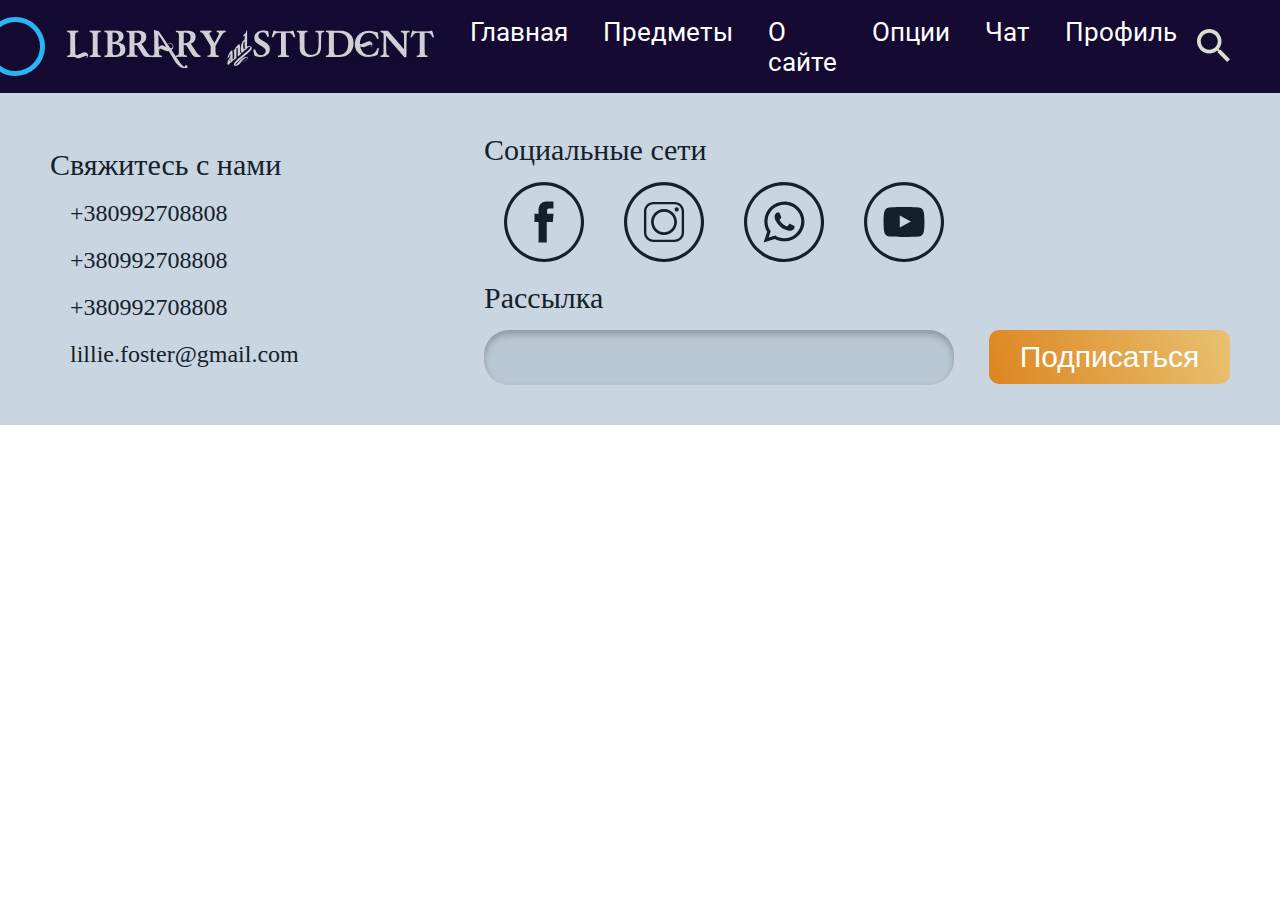
==== html/index.html @ 0572f6c7 "Upload project" ====
<!DOCTYPE html>
<html lang="ru">
<head>
    <meta charset="UTF-8">
    <meta name="viewport" content="width=device-width, initial-scale=1.0">
    <title>Главная</title>

    <!-- text -->
    <link href="https://fonts.googleapis.com/css?family=Roboto&display=swap" rel="stylesheet"> 

    <!-- style -->
    <link rel="stylesheet" href="../css/index/style.css">
</head>
<body>
    <header class="page-header">
        <div class="container">
            <a href="" class="page-header__logo logo">
                <div class="logo__circle"></div>
                <img src="../img/logo.png" alt="LIBRARY AND STUDENT" class="logo__img" height="45" width="370">
                <img src="../img/logo-hover.png" alt="LIBRARY AND STUDENT" class="logo__img-active" height="45" width="370">
            </a>

            <nav class="page-header__nav main-site-nav">
                <ul class="main-site-nav__list">
                    <li class="main-site-nav__item"><a href="index.html" class="main-site-nav__link">Главная</a></li>
                    <li class="main-site-nav__item"><a href="subjects.html" class="main-site-nav__link">Предметы</a></li>
                    <li class="main-site-nav__item"><a href="about-site.html" class="main-site-nav__link">О сайте</a></li>
                    <li class="main-site-nav__item"><a href="options.html" class="main-site-nav__link">Опции</a></li>
                    <li class="main-site-nav__item"><a href="chat.html" class="main-site-nav__link">Чат</a></li>
                    <li class="main-site-nav__item"><a href="profile.html" class="main-site-nav__link">Профиль</a></li>
                </ul>
            </nav>

            <button class="page-header__search main-site-search">
                <svg width="33" height="33" viewBox="0 0 33 33" fill="none" xmlns="http://www.w3.org/2000/svg">
                    <path class="main-site-search__img" fill="#D7DDD0" d="M23.5849 20.7547H22.0943L21.566 20.2453C23.4151 18.0943 24.5283 15.3019 24.5283 12.2642C24.5283 5.49057 19.0377 0 12.2642 0C5.49057 0 0 5.49057 0 12.2642C0 19.0377 5.49057 24.5283 12.2642 24.5283C15.3019 24.5283 18.0943 23.4151 20.2453 21.566L20.7547 22.0943V23.5849L30.1887 33L33 30.1887L23.5849 20.7547ZM12.2642 20.7547C7.56604 20.7547 3.77358 16.9623 3.77358 12.2642C3.77358 7.56604 7.56604 3.77358 12.2642 3.77358C16.9623 3.77358 20.7547 7.56604 20.7547 12.2642C20.7547 16.9623 16.9623 20.7547 12.2642 20.7547Z"/>
                </svg>
            </button>
        </div>
    </header>


    <footer class="page-footer">
        <div class="container">

            <address class="contact-info">
                <p class="page-footer__title">Свяжитесь с нами</p>
                <ul class="contact-info__list number-list">
                    <li class="number-list__item"><a href="tel:+380992708808" class="number-list__link">+380992708808</a></li>
                    <li class="number-list__item"><a href="tel:+380992708808" class="number-list__link">+380992708808</a></li>
                    <li class="number-list__item"><a href="tel:+380992708808" class="number-list__link">+380992708808</a></li>
                    <li class="number-list__item"><a href="mailto:lillie.foster@gmail.com" class="number-list__link">lillie.foster@gmail.com</a></li>
                </ul>
            </address>

            <section class="social-networks">
                <p class="page-footer__title">Социальные сети</p>
                <ul class="social-networks__list">
                    <li class="social-networks__item">
                        <a href="" class="social-networks__link">
                            <svg width="80" height="80" viewBox="0 0 80 80"  xmlns="http://www.w3.org/2000/svg">
                                <path class="social-networks__link-facebook" d="M40.0081 0C51.0604 0 61.0543 4.47586 68.2933 11.7148C75.5403 18.9618 80.0081 28.9477 80.0081 40C80.0081 51.0523 75.5322 61.0462 68.2933 68.2852C61.0463 75.5322 51.0604 80 40.0081 80C28.9558 80 18.9618 75.5241 11.7229 68.2852C4.47586 61.0462 0 51.0604 0 40.0081C0 28.9558 4.47586 18.9618 11.7148 11.7148C18.9618 4.47586 28.9558 0 40.0081 0ZM66.1038 13.9366C59.4143 7.26318 50.1959 3.12664 40.0081 3.12664C29.8202 3.12664 20.6019 7.27126 13.9366 13.9366C7.26318 20.6019 3.12664 29.8202 3.12664 40.0081C3.12664 50.1959 7.27126 59.4143 13.9366 66.1038C20.6019 72.7691 29.8202 76.8895 40.0081 76.8895C50.1959 76.8895 59.4143 72.7691 66.1038 66.1038C72.7691 59.4143 76.8895 50.1959 76.8895 40.0081C76.8895 29.8202 72.7691 20.6019 66.1038 13.9366Z"/>
                                <path class="social-networks__link-facebook" d="M43.0619 31.8322V28.552C43.0619 26.9766 44.1041 26.605 44.8555 26.605C45.5826 26.605 49.4444 26.605 49.4444 26.605V19.6084H43.1346C36.1138 19.6084 34.5384 24.7952 34.5384 28.1562V31.8322H30.4584V36.7686V40.0002H34.5788C34.5788 49.2832 34.5788 60.4244 34.5788 60.4244H42.7549C42.7549 60.4244 42.7549 49.1297 42.7549 40.0002H48.7981L49.0647 36.7847L49.5495 31.8241H43.0619V31.8322Z"/>
                            </svg>
                        </a>
                    </li>
                    <li class="social-networks__item">
                        <a href="" class="social-networks__link">
                            <svg width="80" height="80" viewBox="0 0 80 80"  xmlns="http://www.w3.org/2000/svg">
                                <path class="social-networks__link-instagram" d="M40.0081 0C51.0604 0 61.0705 4.47586 68.2933 11.7148C75.5403 18.9618 80.0081 28.9477 80.0081 40C80.0081 51.0523 75.5322 61.0462 68.2933 68.2852C61.0705 75.5322 51.0604 80 40.0081 80C28.98 80 18.9618 75.5241 11.7229 68.2852C4.47584 61.0382 0.00805664 51.0523 0.00805664 40C0.00805664 28.9477 4.48392 18.9537 11.7229 11.7148C18.9618 4.47586 28.98 0 40.0081 0ZM66.1038 13.9366C59.4142 7.27126 50.1959 3.12664 40.0081 3.12664C29.8445 3.12664 20.6019 7.27126 13.9365 13.9366C7.27123 20.6019 3.12662 29.8202 3.12662 40.0081C3.12662 50.1959 7.27123 59.4143 13.9365 66.1038C20.6019 72.7691 29.8445 76.8895 40.0081 76.8895C50.1959 76.8895 59.4142 72.7691 66.1038 66.1038C72.7691 59.4143 76.8895 50.1959 76.8895 40.0081C76.8895 29.8202 72.7691 20.6019 66.1038 13.9366Z"/>
                                <path class="social-networks__link-instagram" d="M29.7719 40.0086C29.7719 34.3612 34.3608 29.7561 40.0082 29.7561C45.6798 29.7561 50.2607 34.3612 50.2607 40.0086C50.2607 45.6802 45.6717 50.261 40.0082 50.261C34.3608 50.261 29.7719 45.6802 29.7719 40.0086ZM50.6 19.9561H29.4487C24.2457 19.9561 19.9637 24.2057 19.9637 29.441V50.5923C19.9637 55.7953 24.2376 60.0692 29.4487 60.0692H50.6C55.8272 60.0692 60.0768 55.7953 60.0768 50.5923V29.441C60.0768 24.2138 55.8272 19.9561 50.6 19.9561ZM29.4406 22.3313H50.5919C54.5103 22.3313 57.7016 25.5226 57.7016 29.441V50.5923C57.7016 54.5107 54.5103 57.702 50.5919 57.702H29.4406C25.5222 57.702 22.331 54.5107 22.331 50.5923V29.441C22.331 25.5226 25.5222 22.3313 29.4406 22.3313ZM52.7006 25.3206C51.5452 25.3206 50.6161 26.2497 50.6161 27.4051C50.6161 28.5604 51.5452 29.4895 52.7006 29.4895C53.8559 29.4895 54.785 28.5604 54.785 27.4051C54.785 26.2497 53.8559 25.3206 52.7006 25.3206ZM52.9429 40.0086C52.9429 32.8747 47.1582 27.0738 40.0082 27.0738C32.8743 27.0738 27.0734 32.8747 27.0734 40.0086C27.0734 47.1667 32.8743 52.9433 40.0082 52.9433C47.1663 52.9433 52.9429 47.1586 52.9429 40.0086Z"/>
                            </svg>
                        </a>
                    </li>
                    <li class="social-networks__item">
                        <a href="" class="social-networks__link">
                            <svg width="80" height="80" viewBox="0 0 80 80"  xmlns="http://www.w3.org/2000/svg">
                                <path class="social-networks__link-whatsapp" d="M40.0161 0C51.0523 0 61.0624 4.47586 68.3013 11.7148C75.5484 18.9618 80.0242 28.9477 80.0242 40C80.0242 51.0523 75.5484 61.0462 68.3013 68.2852C61.0624 75.5322 51.0442 80 40.0161 80C28.9638 80 18.9456 75.5241 11.7309 68.2852C4.48392 61.0462 0.00805664 51.0604 0.00805664 40.0081C0.00805664 28.9558 4.48392 18.9618 11.7229 11.7148C18.9456 4.47586 28.9557 0 40.0161 0ZM66.0876 13.9366C59.4223 7.26318 50.204 3.12664 40.0161 3.12664C29.8283 3.12664 20.61 7.27126 13.9204 13.9366C7.25508 20.6019 3.1347 29.8202 3.1347 40.0081C3.1347 50.1959 7.25508 59.4143 13.9204 66.1038C20.61 72.7691 29.8283 76.8895 40.0161 76.8895C50.204 76.8895 59.4223 72.7691 66.0876 66.1038C72.753 59.4143 76.8976 50.1959 76.8976 40.0081C76.8976 29.8202 72.753 20.6019 66.0876 13.9366Z"/>
                                <path class="social-networks__link-whatsapp" d="M60.4159 38.9903C60.1251 28.2208 51.2703 19.6084 40.3715 19.6084C29.61 19.6084 20.8118 28.0027 20.3675 38.6106C20.3271 38.8772 20.3271 39.1842 20.3271 39.4751C20.3271 43.2158 21.3935 46.7383 23.2033 49.7518L19.5676 60.4325L30.6846 56.91C33.5608 58.4854 36.8651 59.366 40.3634 59.366C51.44 59.366 60.4321 50.4789 60.4321 39.4751C60.4402 39.2973 60.4159 39.1681 60.4159 38.9903ZM49.5575 43.5066C49.0485 43.2642 46.6571 42.0685 46.2127 41.8908C45.728 41.7615 45.4129 41.6484 45.0817 42.1574C44.7747 42.6421 43.8213 43.7328 43.5305 44.0398C43.2396 44.3953 42.9568 44.4195 42.4882 44.1933C41.955 43.951 40.3796 43.442 38.5214 41.7615C37.0348 40.4527 36.0411 38.8772 35.7745 38.4167C35.5078 37.8835 35.726 37.6654 35.9764 37.3745C36.2188 37.1725 36.4854 36.8413 36.7278 36.5343C36.7924 36.4696 36.8571 36.405 36.9055 36.3161C37.0429 36.1142 37.1075 35.9607 37.2125 35.7425C37.3903 35.4113 37.3257 35.1204 37.1722 34.9023C37.0833 34.6599 36.0895 32.22 35.6613 31.2666C35.2655 30.2729 34.8453 30.4507 34.5787 30.4507C34.2636 30.4507 33.9566 30.4103 33.6254 30.4103C33.2699 30.4103 32.7609 30.5234 32.3166 31.0324C31.8318 31.5171 30.5634 32.6724 30.5634 35.1043C30.5634 35.6617 30.6765 36.2353 30.8542 36.7443C31.3228 38.4975 32.4297 39.8871 32.5832 40.1376C32.8256 40.4688 35.9684 45.5426 40.9774 47.4896C46.0027 49.4367 46.0027 48.7742 46.8914 48.7096C47.7801 48.645 49.7918 47.5543 50.2119 46.3828C50.6078 45.2517 50.6078 44.2822 50.4786 44.056C50.3816 43.8863 50.0504 43.7247 49.5575 43.5066ZM40.3715 56.2232C36.9621 56.2232 33.7708 55.2052 31.1128 53.4521L24.6413 55.5123L26.7258 49.2913C24.7141 46.5444 23.5103 43.135 23.5103 39.4751C23.5103 38.9176 23.5345 38.4086 23.5991 37.8593C24.4394 29.3761 31.6379 22.7512 40.3715 22.7512C49.2344 22.7512 56.5218 29.5539 57.1843 38.1663C57.2327 38.6106 57.2327 39.055 57.2327 39.4751C57.2247 48.6934 49.6706 56.2232 40.3715 56.2232Z"/>
                            </svg>                                
                        </a>
                    </li>
                    <li class="social-networks__item">
                        <a href="" class="social-networks__link">
                            <svg width="80" height="80" viewBox="0 0 80 80"  xmlns="http://www.w3.org/2000/svg">
                                <path class="social-networks__link-youtube" d="M40.0201 0C51.0691 0 61.06 4.49874 68.2968 11.7113C75.5335 18.9561 80.008 28.9632 80.008 40.0121C80.008 51.0368 75.5335 61.052 68.2968 68.2887C61.0519 75.5093 51.0691 80 40.0201 80C28.9712 80 18.9803 75.5174 11.7354 68.2968C4.49868 61.052 0.0241699 51.0449 0.0241699 40.0202C0.0241699 28.9631 4.49868 18.9561 11.7354 11.7113C18.9803 4.49874 28.9631 0 40.0201 0ZM66.0837 13.9324C59.4204 7.26098 50.2049 3.14185 40.0201 3.14185C29.8354 3.14185 20.6198 7.26098 13.9565 13.9324C7.269 20.5957 3.14986 29.8274 3.14986 40.0202C3.14986 50.1807 7.269 59.4205 13.9565 66.0838C20.6198 72.7471 29.8354 76.8905 40.0201 76.8905C50.2049 76.8905 59.4204 72.7471 66.0837 66.0838C72.7713 59.4205 76.8904 50.1807 76.8904 40.0202C76.8904 29.8274 72.7713 20.5957 66.0837 13.9324Z"/>
                                <path class="social-networks__link-youtube" d="M60.0342 31.4909C60.0342 31.4909 59.6142 28.5429 58.3946 27.2587C56.8439 25.5788 55.0993 25.5545 54.324 25.4415C48.6137 25.0215 40.0443 25.0215 40.0443 25.0215H39.9959C39.9959 25.0215 31.4507 25.0215 25.7323 25.4415C24.9166 25.5545 23.1882 25.5788 21.6374 27.2587C20.4179 28.5429 19.9979 31.4909 19.9979 31.4909C19.9979 31.4909 19.5779 34.9478 19.5779 38.3562V38.8004V41.6111C19.5779 45.0679 19.9979 48.4763 19.9979 48.4763C19.9979 48.4763 20.4179 51.4243 21.6374 52.7247C23.1882 54.4289 25.2235 54.3642 26.1523 54.5419C29.4073 54.8731 40.0362 54.9862 40.0362 54.9862C40.0362 54.9862 48.6056 54.9458 54.3159 54.5419C55.0913 54.4289 56.8439 54.4289 58.3866 52.7247C59.6062 51.4162 60.0261 48.4763 60.0261 48.4763C60.0261 48.4763 60.4219 45.0679 60.4219 41.6111V38.9781V38.3562C60.4381 34.9478 60.0342 31.4909 60.0342 31.4909ZM46.8368 39.5515L35.7879 45.5041V36.337V33.5505L40.7954 36.2724L46.8368 39.5515Z"/>
                            </svg>
                        </a>
                    </li>
                </ul>
                <p class="page-footer__title">Рассылка</p>
                <form action="" class="social-networks__form">
                    <input type="email" name="newsletter" class="social-networks__input">
                    <input type="button" class="social-networks__button" value="Подписаться">
                </form>
            </section>

        </div>
    </footer>
</body>
</html>
---- css/index/style.css ----
.main-site-search,.social-networks__button{border:none;background-color:inherit;cursor:pointer}*{padding:0;margin:0;-webkit-box-sizing:border-box;box-sizing:border-box}.container{max-width:1500px;padding-left:50px;padding-right:50px;margin-left:auto;margin-right:auto;display:-webkit-box;display:-ms-flexbox;display:flex}.page-header{background-color:#150B32}.page-header .container{-webkit-box-pack:end;-ms-flex-pack:end;justify-content:flex-end}.page-header__logo{margin-right:auto}.page-header__search{margin-left:20px}.logo{display:-webkit-box;display:-ms-flexbox;display:flex;-webkit-box-align:center;-ms-flex-align:center;align-items:center;margin-top:17px;margin-bottom:17px}.logo__circle{width:59px;height:59px;margin-right:20px;border:5px solid #29B5F2;border-radius:50%}.logo__img{display:block}.logo__img-active{display:none}.logo:hover .logo__img{display:none}.logo:hover .logo__img-active{display:block}.main-site-nav{display:-webkit-box;display:-ms-flexbox;display:flex;-webkit-box-align:center;-ms-flex-align:center;align-items:center}.main-site-nav__list{display:-webkit-box;display:-ms-flexbox;display:flex;list-style:none}.main-site-nav__item{margin-left:35px}.main-site-nav__link{color:#ffffff;text-decoration:none;font-family:'Roboto', sans-serif;font-size:26px}.main-site-nav__link:hover{color:#8CDCDC}.main-site-search__img{fill:#D7DDD0}.main-site-search:hover .main-site-search__img{fill:#8CDCDC}.page-footer{background-color:#C9D5E0;padding-top:40px;padding-bottom:40px}.page-footer .container{-webkit-box-pack:end;-ms-flex-pack:end;justify-content:flex-end;-webkit-box-align:center;-ms-flex-align:center;align-items:center}.page-footer__title{font-size:30px;font-style:normal;color:#14202A}.contact-info{margin-right:auto}.number-list{list-style:none;padding-left:20px}.number-list__item{margin-top:15px}.number-list__link{font-style:normal;color:#14202A;text-decoration:none;font-size:24px;line-height:32px}.number-list__link:hover{color:#DB8620}.social-networks__list{list-style:none;display:-webkit-box;display:-ms-flexbox;display:flex;margin-left:20px;margin-top:15px;margin-bottom:15px}.social-networks__item{margin-right:40px}.social-networks__link-facebook,.social-networks__link-instagram,.social-networks__link-whatsapp,.social-networks__link-youtube{fill:#14202A}.social-networks__link:hover .social-networks__link-facebook{fill:#3C4ACA}.social-networks__link:hover .social-networks__link-instagram{fill:#DB8620}.social-networks__link:hover .social-networks__link-whatsapp{fill:#7220DB}.social-networks__link:hover .social-networks__link-youtube{fill:#DB5820}.social-networks__form{display:-webkit-box;display:-ms-flexbox;display:flex;margin-top:15px}.social-networks__input{width:470px;height:55px;background:#B8C8D4;-webkit-box-shadow:inset 0px 4px 7px rgba(0,0,0,0.25);box-shadow:inset 0px 4px 7px rgba(0,0,0,0.25);border-radius:25px;border:none;margin-right:35px;padding-left:25px;padding-right:25px;font-size:30px;line-height:40px}.social-networks__button{width:241px;height:54px;background:linear-gradient(69.69deg, #DB8620 0%, #F2E5A2 161.33%);border-radius:10px;display:-webkit-box;display:-ms-flexbox;display:flex;font-size:30px;color:#FFFFFF}.social-networks__button:hover{background:linear-gradient(69.69deg, #ED8911 0%, #EAD35D 161.33%)}

/*# sourceMappingURL=style.css.map */
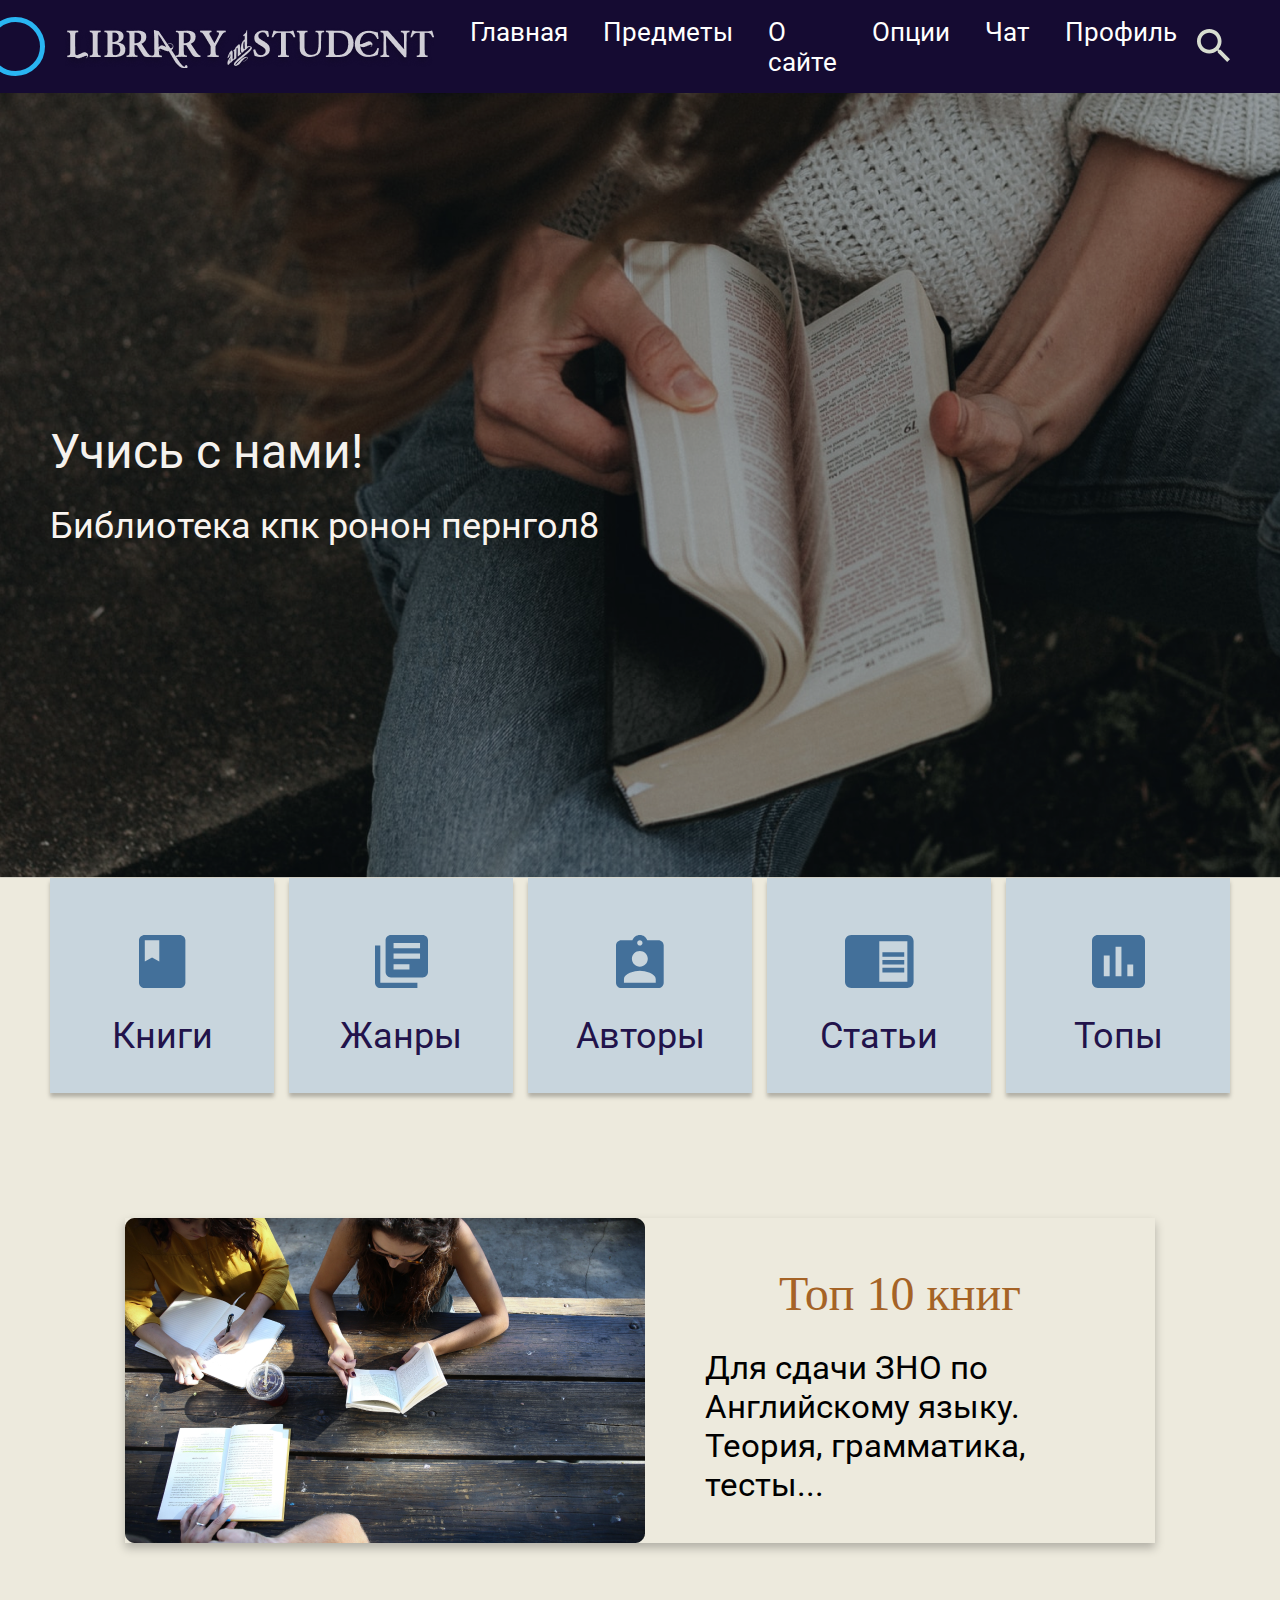
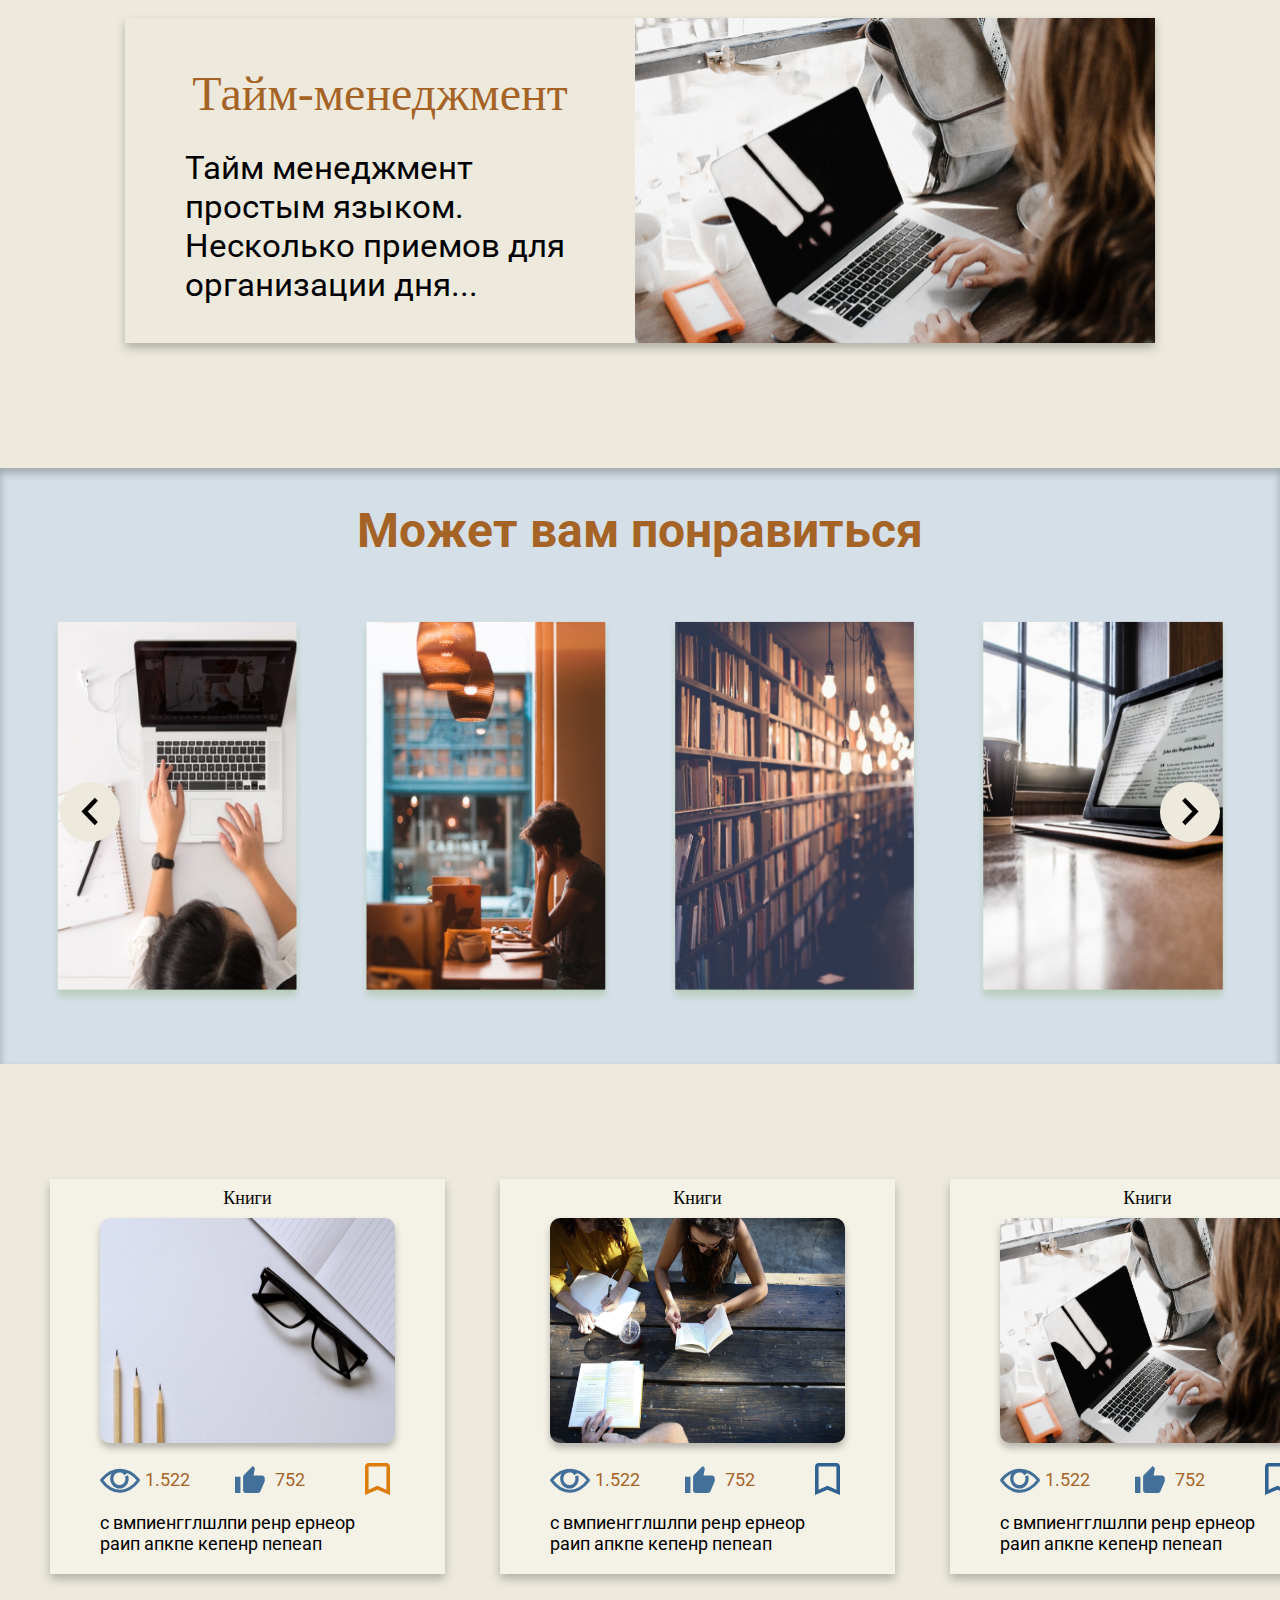
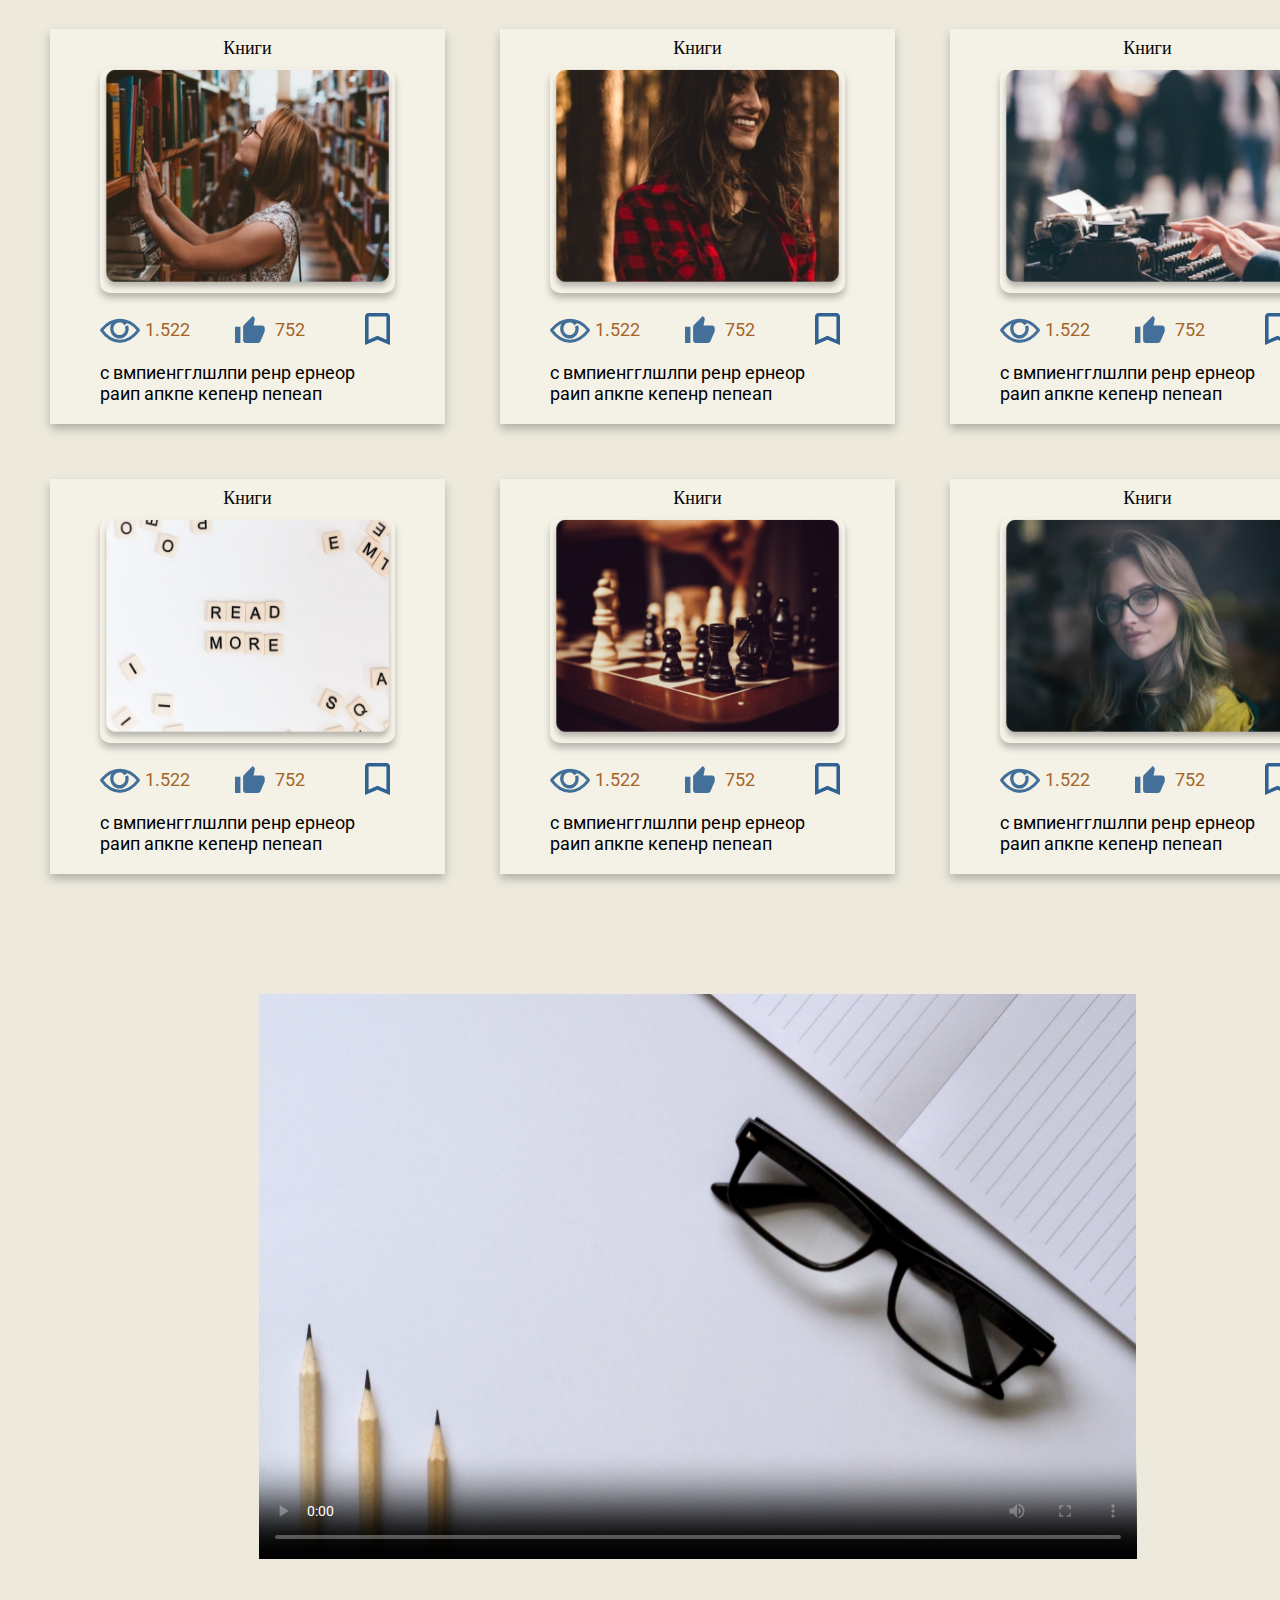
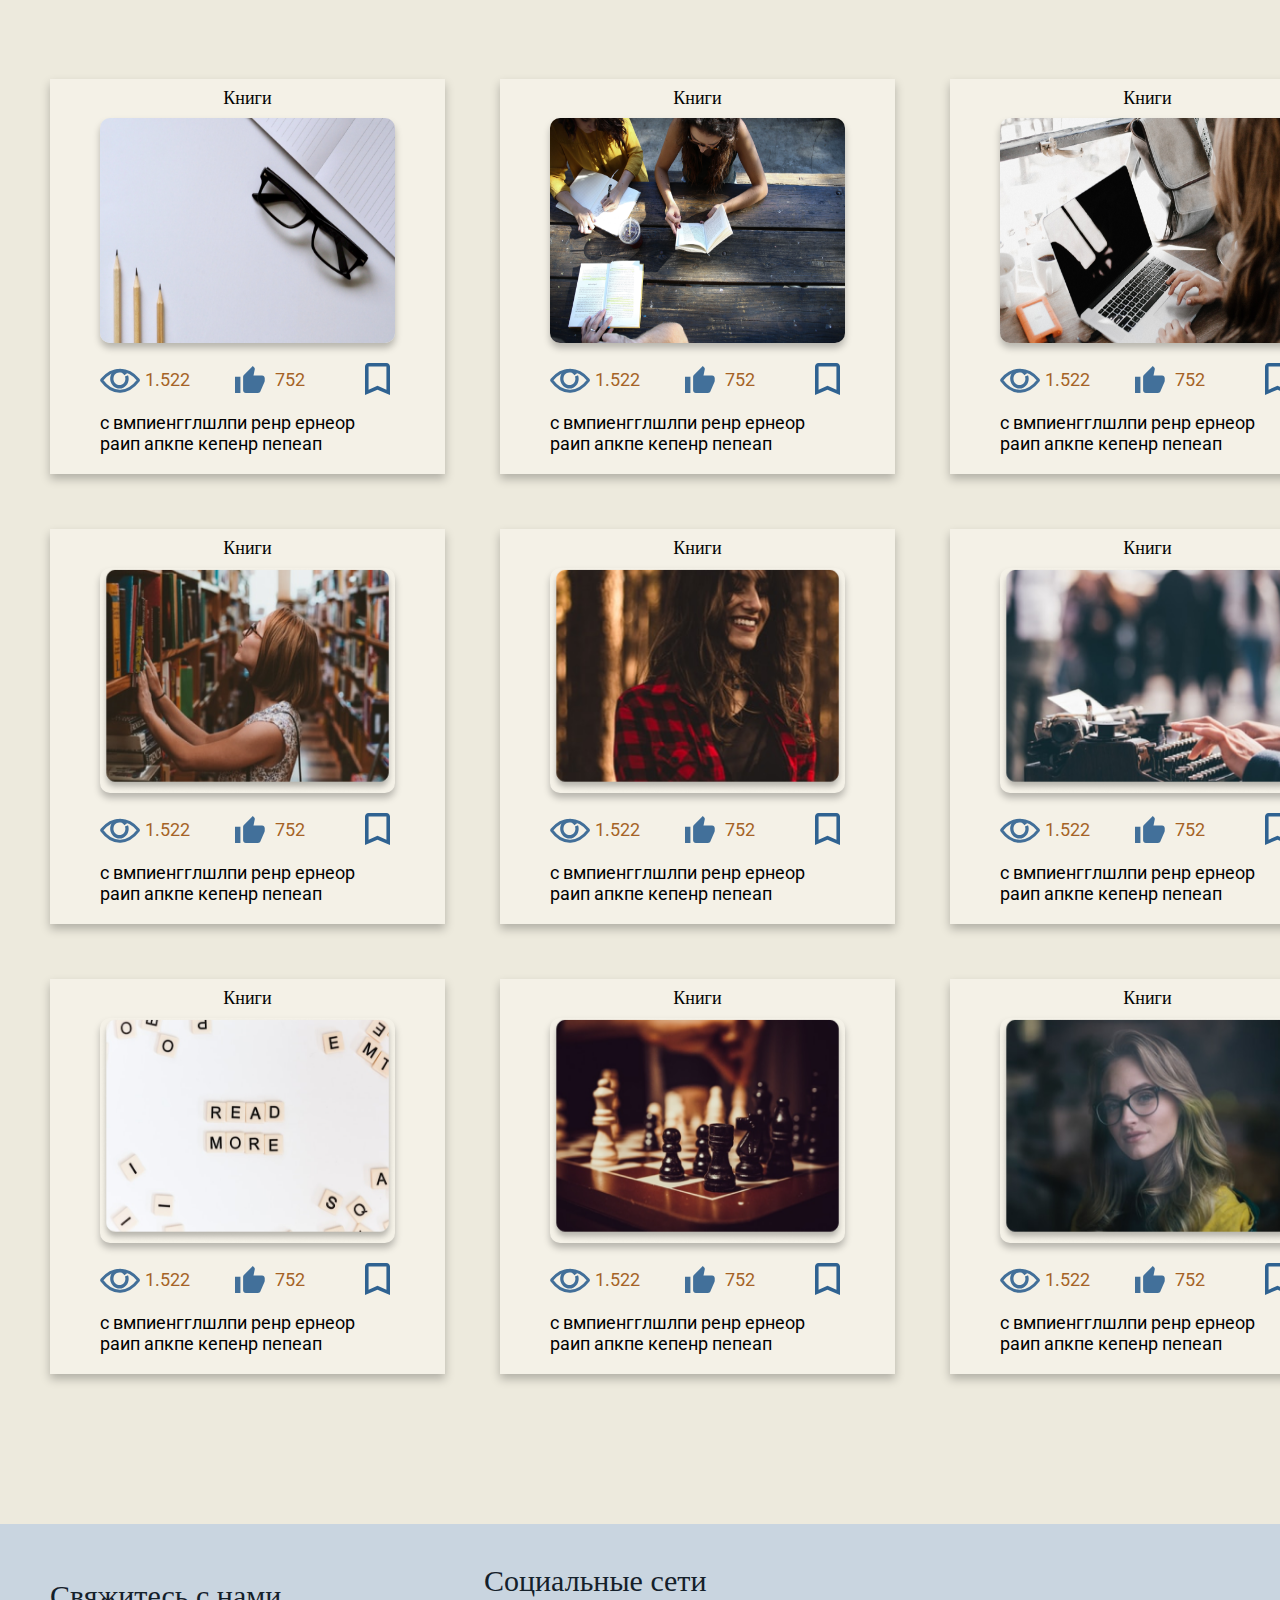
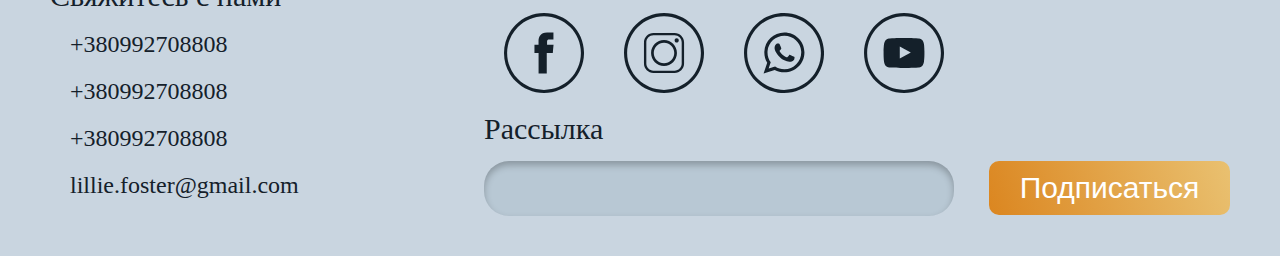
==== commit f05e945d: "finishing index.html" ====
--- a/html/index.html
+++ b/html/index.html
@@ -39,6 +39,255 @@
         </div>
     </header>
 
+    <main class="page-main">
+        <header class="introdaction">
+            <div class="container">
+                <h2 class="introdaction__logo">Учись с нами!</h2>
+                <p class="introdaction__slogan">Библиотека кпк ронон пернгол8</p>
+            </div>
+        </header>
+        <div class="container">
+            <nav class="content-navigation">
+                <a href="" class="content-navigation__button content-navigation__button_book">Книги</a>
+                <a href="" class="content-navigation__button content-navigation__button_genres">Жанры</a>
+                <a href="" class="content-navigation__button content-navigation__button_writers">Авторы</a>
+                <a href="" class="content-navigation__button content-navigation__button_articles">Статьи</a>
+                <a href="" class="content-navigation__button content-navigation__button_tops">Топы</a>
+            </nav>
+
+            <section class="offers">
+                <article class="offers-articles">
+                    <img src="../img/book2.png" alt="" class="offers-articles__img">
+                    <a href="" class="offers-articles__title">Топ 10 книг</a>
+                    <p class="offers-articles__text">Для сдачи ЗНО по Английскому языку. Теория, грамматика, тесты...</p>
+                </article>
+                <article class="offers-articles">
+                    <img src="../img/book3.png" alt="" class="offers-articles__img">
+                    <a href="" class="offers-articles__title">Тайм-менеджмент</a>
+                    <p class="offers-articles__text">Тайм менеджмент простым языком. Несколько приемов для организации дня...</p>
+                </article>
+            </section>
+        </div>
+
+        <section class="slider">
+            <h3 class="slider__title">Может вам понравиться</h3>
+            <div class="container">
+                <div class="slider__content">
+                    <a href="" class="slider__item"><img src="../img/slider1.png" alt="" class="slider__img"></a>
+                    <a href="" class="slider__item"><img src="../img/slider2.png" alt="" class="slider__img"></a>
+                    <a href="" class="slider__item"><img src="../img/slider3.png" alt="" class="slider__img"></a>
+                    <a href="" class="slider__item"><img src="../img/slider4.png" alt="" class="slider__img"></a>
+                </div>
+    
+                <button class="slider__button slider__button_left"></button>
+                <button class="slider__button slider__button_right"></button>
+            </div>
+        </section>
+        
+        <section class="books">
+            <div class="container">
+                <article class="books-article">
+                    <h3 class="books-article__title">Книги</h3>
+                    <img src="../img/book1.png" alt="" class="books-article__img">
+                    <div class="books-article__interaction">
+                        <span class="books-article__views">1.522</span>
+                        <span class="books-article__liked">752</span>
+                        <span class="books-article__bookmark books-article__bookmark_active"></span>
+                    </div>
+                    <p class="books-article__text">с вмпиенгглшлпи ренр ернеор раип апкпе кепенр пепеап</p>
+                </article>
+
+                <article class="books-article">
+                    <h3 class="books-article__title">Книги</h3>
+                    <img src="../img/book2.png" alt="" class="books-article__img">
+                    <div class="books-article__interaction">
+                        <span class="books-article__views">1.522</span>
+                        <span class="books-article__liked">752</span>
+                        <span class="books-article__bookmark"></span>
+                    </div>
+                    <p class="books-article__text">с вмпиенгглшлпи ренр ернеор раип апкпе кепенр пепеап</p>
+                </article>
+
+                <article class="books-article">
+                    <h3 class="books-article__title">Книги</h3>
+                    <img src="../img/book3.png" alt="" class="books-article__img">
+                    <div class="books-article__interaction">
+                        <span class="books-article__views">1.522</span>
+                        <span class="books-article__liked">752</span>
+                        <span class="books-article__bookmark"></span>
+                    </div>
+                    <p class="books-article__text">с вмпиенгглшлпи ренр ернеор раип апкпе кепенр пепеап</p>
+                </article>
+
+                <article class="books-article">
+                    <h3 class="books-article__title">Книги</h3>
+                    <img src="../img/book4.png" alt="" class="books-article__img">
+                    <div class="books-article__interaction">
+                        <span class="books-article__views">1.522</span>
+                        <span class="books-article__liked">752</span>
+                        <span class="books-article__bookmark"></span>
+                    </div>
+                    <p class="books-article__text">с вмпиенгглшлпи ренр ернеор раип апкпе кепенр пепеап</p>
+                </article>
+
+                <article class="books-article">
+                    <h3 class="books-article__title">Книги</h3>
+                    <img src="../img/book5.png" alt="" class="books-article__img">
+                    <div class="books-article__interaction">
+                        <span class="books-article__views">1.522</span>
+                        <span class="books-article__liked">752</span>
+                        <span class="books-article__bookmark"></span>
+                    </div>
+                    <p class="books-article__text">с вмпиенгглшлпи ренр ернеор раип апкпе кепенр пепеап</p>
+                </article>
+
+                <article class="books-article">
+                    <h3 class="books-article__title">Книги</h3>
+                    <img src="../img/book6.png" alt="" class="books-article__img">
+                    <div class="books-article__interaction">
+                        <span class="books-article__views">1.522</span>
+                        <span class="books-article__liked">752</span>
+                        <span class="books-article__bookmark"></span>
+                    </div>
+                    <p class="books-article__text">с вмпиенгглшлпи ренр ернеор раип апкпе кепенр пепеап</p>
+                </article>
+
+                <article class="books-article">
+                    <h3 class="books-article__title">Книги</h3>
+                    <img src="../img/book7.png" alt="" class="books-article__img">
+                    <div class="books-article__interaction">
+                        <span class="books-article__views">1.522</span>
+                        <span class="books-article__liked">752</span>
+                        <span class="books-article__bookmark"></span>
+                    </div>
+                    <p class="books-article__text">с вмпиенгглшлпи ренр ернеор раип апкпе кепенр пепеап</p>
+                </article>
+
+                <article class="books-article">
+                    <h3 class="books-article__title">Книги</h3>
+                    <img src="../img/book8.png" alt="" class="books-article__img">
+                    <div class="books-article__interaction">
+                        <span class="books-article__views">1.522</span>
+                        <span class="books-article__liked">752</span>
+                        <span class="books-article__bookmark"></span>
+                    </div>
+                    <p class="books-article__text">с вмпиенгглшлпи ренр ернеор раип апкпе кепенр пепеап</p>
+                </article>
+
+                <article class="books-article">
+                    <h3 class="books-article__title">Книги</h3>
+                    <img src="../img/book9.png" alt="" class="books-article__img">
+                    <div class="books-article__interaction">
+                        <span class="books-article__views">1.522</span>
+                        <span class="books-article__liked">752</span>
+                        <span class="books-article__bookmark"></span>
+                    </div>
+                    <p class="books-article__text">с вмпиенгглшлпи ренр ернеор раип апкпе кепенр пепеап</p>
+                </article>
+
+                <video class="books-article__video" poster="../img/book1.png" controls></video>
+
+                <article class="books-article">
+                    <h3 class="books-article__title">Книги</h3>
+                    <img src="../img/book1.png" alt="" class="books-article__img">
+                    <div class="books-article__interaction">
+                        <span class="books-article__views">1.522</span>
+                        <span class="books-article__liked">752</span>
+                        <span class="books-article__bookmark"></span>
+                    </div>
+                    <p class="books-article__text">с вмпиенгглшлпи ренр ернеор раип апкпе кепенр пепеап</p>
+                </article>
+
+                <article class="books-article">
+                    <h3 class="books-article__title">Книги</h3>
+                    <img src="../img/book2.png" alt="" class="books-article__img">
+                    <div class="books-article__interaction">
+                        <span class="books-article__views">1.522</span>
+                        <span class="books-article__liked">752</span>
+                        <span class="books-article__bookmark"></span>
+                    </div>
+                    <p class="books-article__text">с вмпиенгглшлпи ренр ернеор раип апкпе кепенр пепеап</p>
+                </article>
+
+                <article class="books-article">
+                    <h3 class="books-article__title">Книги</h3>
+                    <img src="../img/book3.png" alt="" class="books-article__img">
+                    <div class="books-article__interaction">
+                        <span class="books-article__views">1.522</span>
+                        <span class="books-article__liked">752</span>
+                        <span class="books-article__bookmark"></span>
+                    </div>
+                    <p class="books-article__text">с вмпиенгглшлпи ренр ернеор раип апкпе кепенр пепеап</p>
+                </article>
+
+                <article class="books-article">
+                    <h3 class="books-article__title">Книги</h3>
+                    <img src="../img/book4.png" alt="" class="books-article__img">
+                    <div class="books-article__interaction">
+                        <span class="books-article__views">1.522</span>
+                        <span class="books-article__liked">752</span>
+                        <span class="books-article__bookmark"></span>
+                    </div>
+                    <p class="books-article__text">с вмпиенгглшлпи ренр ернеор раип апкпе кепенр пепеап</p>
+                </article>
+
+                <article class="books-article">
+                    <h3 class="books-article__title">Книги</h3>
+                    <img src="../img/book5.png" alt="" class="books-article__img">
+                    <div class="books-article__interaction">
+                        <span class="books-article__views">1.522</span>
+                        <span class="books-article__liked">752</span>
+                        <span class="books-article__bookmark"></span>
+                    </div>
+                    <p class="books-article__text">с вмпиенгглшлпи ренр ернеор раип апкпе кепенр пепеап</p>
+                </article>
+
+                <article class="books-article">
+                    <h3 class="books-article__title">Книги</h3>
+                    <img src="../img/book6.png" alt="" class="books-article__img">
+                    <div class="books-article__interaction">
+                        <span class="books-article__views">1.522</span>
+                        <span class="books-article__liked">752</span>
+                        <span class="books-article__bookmark"></span>
+                    </div>
+                    <p class="books-article__text">с вмпиенгглшлпи ренр ернеор раип апкпе кепенр пепеап</p>
+                </article>
+
+                <article class="books-article">
+                    <h3 class="books-article__title">Книги</h3>
+                    <img src="../img/book7.png" alt="" class="books-article__img">
+                    <div class="books-article__interaction">
+                        <span class="books-article__views">1.522</span>
+                        <span class="books-article__liked">752</span>
+                        <span class="books-article__bookmark"></span>
+                    </div>
+                    <p class="books-article__text">с вмпиенгглшлпи ренр ернеор раип апкпе кепенр пепеап</p>
+                </article>
+
+                <article class="books-article">
+                    <h3 class="books-article__title">Книги</h3>
+                    <img src="../img/book8.png" alt="" class="books-article__img">
+                    <div class="books-article__interaction">
+                        <span class="books-article__views">1.522</span>
+                        <span class="books-article__liked">752</span>
+                        <span class="books-article__bookmark"></span>
+                    </div>
+                    <p class="books-article__text">с вмпиенгглшлпи ренр ернеор раип апкпе кепенр пепеап</p>
+                </article>
+
+                <article class="books-article">
+                    <h3 class="books-article__title">Книги</h3>
+                    <img src="../img/book9.png" alt="" class="books-article__img">
+                    <div class="books-article__interaction">
+                        <span class="books-article__views">1.522</span>
+                        <span class="books-article__liked">752</span>
+                        <span class="books-article__bookmark"></span>
+                    </div>
+                    <p class="books-article__text">с вмпиенгглшлпи ренр ернеор раип апкпе кепенр пепеап</p>
+                </article>
+            </div>
+        </section>
+    </main>
 
     <footer class="page-footer">
         <div class="container">
--- a/css/index/style.css
+++ b/css/index/style.css
@@ -1,3 +1 @@
-.main-site-search,.social-networks__button{border:none;background-color:inherit;cursor:pointer}*{padding:0;margin:0;-webkit-box-sizing:border-box;box-sizing:border-box}.container{max-width:1500px;padding-left:50px;padding-right:50px;margin-left:auto;margin-right:auto;display:-webkit-box;display:-ms-flexbox;display:flex}.page-header{background-color:#150B32}.page-header .container{-webkit-box-pack:end;-ms-flex-pack:end;justify-content:flex-end}.page-header__logo{margin-right:auto}.page-header__search{margin-left:20px}.logo{display:-webkit-box;display:-ms-flexbox;display:flex;-webkit-box-align:center;-ms-flex-align:center;align-items:center;margin-top:17px;margin-bottom:17px}.logo__circle{width:59px;height:59px;margin-right:20px;border:5px solid #29B5F2;border-radius:50%}.logo__img{display:block}.logo__img-active{display:none}.logo:hover .logo__img{display:none}.logo:hover .logo__img-active{display:block}.main-site-nav{display:-webkit-box;display:-ms-flexbox;display:flex;-webkit-box-align:center;-ms-flex-align:center;align-items:center}.main-site-nav__list{display:-webkit-box;display:-ms-flexbox;display:flex;list-style:none}.main-site-nav__item{margin-left:35px}.main-site-nav__link{color:#ffffff;text-decoration:none;font-family:'Roboto', sans-serif;font-size:26px}.main-site-nav__link:hover{color:#8CDCDC}.main-site-search__img{fill:#D7DDD0}.main-site-search:hover .main-site-search__img{fill:#8CDCDC}.page-footer{background-color:#C9D5E0;padding-top:40px;padding-bottom:40px}.page-footer .container{-webkit-box-pack:end;-ms-flex-pack:end;justify-content:flex-end;-webkit-box-align:center;-ms-flex-align:center;align-items:center}.page-footer__title{font-size:30px;font-style:normal;color:#14202A}.contact-info{margin-right:auto}.number-list{list-style:none;padding-left:20px}.number-list__item{margin-top:15px}.number-list__link{font-style:normal;color:#14202A;text-decoration:none;font-size:24px;line-height:32px}.number-list__link:hover{color:#DB8620}.social-networks__list{list-style:none;display:-webkit-box;display:-ms-flexbox;display:flex;margin-left:20px;margin-top:15px;margin-bottom:15px}.social-networks__item{margin-right:40px}.social-networks__link-facebook,.social-networks__link-instagram,.social-networks__link-whatsapp,.social-networks__link-youtube{fill:#14202A}.social-networks__link:hover .social-networks__link-facebook{fill:#3C4ACA}.social-networks__link:hover .social-networks__link-instagram{fill:#DB8620}.social-networks__link:hover .social-networks__link-whatsapp{fill:#7220DB}.social-networks__link:hover .social-networks__link-youtube{fill:#DB5820}.social-networks__form{display:-webkit-box;display:-ms-flexbox;display:flex;margin-top:15px}.social-networks__input{width:470px;height:55px;background:#B8C8D4;-webkit-box-shadow:inset 0px 4px 7px rgba(0,0,0,0.25);box-shadow:inset 0px 4px 7px rgba(0,0,0,0.25);border-radius:25px;border:none;margin-right:35px;padding-left:25px;padding-right:25px;font-size:30px;line-height:40px}.social-networks__button{width:241px;height:54px;background:linear-gradient(69.69deg, #DB8620 0%, #F2E5A2 161.33%);border-radius:10px;display:-webkit-box;display:-ms-flexbox;display:flex;font-size:30px;color:#FFFFFF}.social-networks__button:hover{background:linear-gradient(69.69deg, #ED8911 0%, #EAD35D 161.33%)}
-
-/*# sourceMappingURL=style.css.map */+.main-site-search,.social-networks__button{border:none;background-color:inherit;cursor:pointer}*{padding:0;margin:0;-webkit-box-sizing:border-box;box-sizing:border-box}body{background-color:#EDEADD}.container{max-width:1500px;padding-left:50px;padding-right:50px;margin-left:auto;margin-right:auto;display:-webkit-box;display:-ms-flexbox;display:flex}.page-header{background-color:#150B32}.page-header .container{-webkit-box-pack:end;-ms-flex-pack:end;justify-content:flex-end}.page-header__logo{margin-right:auto}.page-header__search{margin-left:20px}.logo{display:-webkit-box;display:-ms-flexbox;display:flex;-webkit-box-align:center;-ms-flex-align:center;align-items:center;margin-top:17px;margin-bottom:17px}.logo__circle{width:59px;height:59px;margin-right:20px;border:5px solid #29B5F2;border-radius:50%}.logo__img{display:block}.logo__img-active{display:none}.logo:hover .logo__img{display:none}.logo:hover .logo__img-active{display:block}.main-site-nav{display:-webkit-box;display:-ms-flexbox;display:flex;-webkit-box-align:center;-ms-flex-align:center;align-items:center}.main-site-nav__list{display:-webkit-box;display:-ms-flexbox;display:flex;list-style:none}.main-site-nav__item{margin-left:35px}.main-site-nav__link{color:#ffffff;text-decoration:none;font-family:'Roboto', sans-serif;font-size:26px}.main-site-nav__link:hover{color:#8CDCDC}.main-site-search__img{fill:#D7DDD0}.main-site-search:hover .main-site-search__img{fill:#8CDCDC}.page-footer{background-color:#C9D5E0;padding-top:40px;padding-bottom:40px;margin-top:150px}.page-footer .container{-webkit-box-pack:end;-ms-flex-pack:end;justify-content:flex-end;-webkit-box-align:center;-ms-flex-align:center;align-items:center}.page-footer__title{font-size:30px;font-style:normal;color:#14202A}.contact-info{margin-right:auto}.number-list{list-style:none;padding-left:20px}.number-list__item{margin-top:15px}.number-list__link{font-style:normal;color:#14202A;text-decoration:none;font-size:24px;line-height:32px}.number-list__link:hover{color:#DB8620}.social-networks__list{list-style:none;display:-webkit-box;display:-ms-flexbox;display:flex;margin-left:20px;margin-top:15px;margin-bottom:15px}.social-networks__item{margin-right:40px}.social-networks__link-facebook,.social-networks__link-instagram,.social-networks__link-whatsapp,.social-networks__link-youtube{fill:#14202A}.social-networks__link:hover .social-networks__link-facebook{fill:#3C4ACA}.social-networks__link:hover .social-networks__link-instagram{fill:#DB8620}.social-networks__link:hover .social-networks__link-whatsapp{fill:#7220DB}.social-networks__link:hover .social-networks__link-youtube{fill:#DB5820}.social-networks__form{display:-webkit-box;display:-ms-flexbox;display:flex;margin-top:15px}.social-networks__input{width:470px;height:55px;background:#B8C8D4;-webkit-box-shadow:inset 0px 4px 7px rgba(0,0,0,0.25);box-shadow:inset 0px 4px 7px rgba(0,0,0,0.25);border-radius:25px;border:none;margin-right:35px;padding-left:25px;padding-right:25px;font-size:30px;line-height:40px}.social-networks__button{width:241px;height:54px;background:linear-gradient(69.69deg, #DB8620 0%, #F2E5A2 161.33%);border-radius:10px;display:-webkit-box;display:-ms-flexbox;display:flex;font-size:30px;color:#FFFFFF}.social-networks__button:hover{background:linear-gradient(69.69deg, #ED8911 0%, #EAD35D 161.33%)}.page-main .container{-webkit-box-orient:vertical;-webkit-box-direction:normal;-ms-flex-direction:column;flex-direction:column}.introdaction{width:100%;height:785px;background-image:url(../../img/introdaction.png);background-position:center;background-repeat:no-repeat;background-size:cover}.introdaction .container{height:100%;-webkit-box-orient:vertical;-webkit-box-direction:normal;-ms-flex-direction:column;flex-direction:column;-webkit-box-pack:center;-ms-flex-pack:center;justify-content:center}.introdaction__logo{font-family:'Roboto', sans-serif;font-weight:400;font-size:48px;line-height:56px;color:#F5F2EE}.introdaction__slogan{font-family:'Roboto', sans-serif;font-weight:400;font-size:36px;line-height:42px;color:#F9F4EF;margin-top:25px}.content-navigation{width:100%;height:215px;display:grid;grid-template-columns:1fr 1fr 1fr 1fr 1fr;grid-gap:15px}.content-navigation__button{cursor:pointer;border:none;display:-webkit-box;display:-ms-flexbox;display:flex;-webkit-box-pack:center;-ms-flex-pack:center;justify-content:center;-webkit-box-align:center;-ms-flex-align:center;align-items:center;-webkit-box-orient:vertical;-webkit-box-direction:normal;-ms-flex-direction:column;flex-direction:column;-webkit-transition:.3s;transition:.3s;font-family:'Roboto', sans-serif;font-weight:400;font-size:36px;line-height:42px;color:#22134B;background-color:#C8D5DD;background-position:center 35%;background-repeat:no-repeat;-webkit-box-shadow:0px 4px 4px rgba(0,0,0,0.25);box-shadow:0px 4px 4px rgba(0,0,0,0.25);padding-top:100px;text-decoration:none}.content-navigation__button:hover{background-color:#43709A;color:#C8D5DD}.content-navigation__button_book{background-image:url(../../img/book.svg)}.content-navigation__button_book:hover{background-image:url(../../img/book_hover.svg)}.content-navigation__button_genres{background-image:url(../../img/genres.svg)}.content-navigation__button_genres:hover{background-image:url(../../img/genres_hover.svg)}.content-navigation__button_writers{background-image:url(../../img/writers.svg)}.content-navigation__button_writers:hover{background-image:url(../../img/writers_hover.svg)}.content-navigation__button_articles{background-image:url(../../img/articles.svg)}.content-navigation__button_articles:hover{background-image:url(../../img/articles_hover.svg)}.content-navigation__button_tops{background-image:url(../../img/tops.svg)}.content-navigation__button_tops:hover{background-image:url(../../img/tops_hover.svg)}.offers{margin-top:50px;margin-bottom:125px;padding-left:75px;padding-right:75px}.offers-articles{width:100%;height:325px;margin-top:75px;-webkit-box-shadow:0px 5px 9px rgba(0,0,0,0.25);box-shadow:0px 5px 9px rgba(0,0,0,0.25);display:grid;grid-auto-rows:100px 225px}.offers-articles:nth-child(odd){grid-template-columns:520px 1fr;grid-template-areas:"img title" "img text"}.offers-articles:nth-child(even){grid-template-columns:1fr 520px;grid-template-areas:"title img" "text img"}.offers-articles__img{grid-area:img;width:520px;height:100%}.offers-articles__title{grid-area:title;width:100%;font-family:Gabriela;font-size:48px;line-height:61px;text-decoration:none;color:#A56326;display:-webkit-box;display:-ms-flexbox;display:flex;-webkit-box-pack:center;-ms-flex-pack:center;justify-content:center;margin-top:45px}.offers-articles__text{grid-area:text;width:100%;font-family:Roboto;font-size:33px;line-height:39px;padding-left:60px;padding-right:60px;margin-top:30px;color:#000000}.slider{background:#D5DFE8;-webkit-box-shadow:inset 0px 5px 9px rgba(0,0,0,0.25);box-shadow:inset 0px 5px 9px rgba(0,0,0,0.25)}.slider .container{position:relative}.slider__title{width:100%;font-family:Roboto;font-size:48px;line-height:56px;margin-top:35px;color:#A56326;display:-webkit-inline-box;display:-ms-inline-flexbox;display:inline-flex;-webkit-box-pack:center;-ms-flex-pack:center;justify-content:center;-webkit-box-align:center;-ms-flex-align:center;align-items:center}.slider__content{width:100%;height:505px;padding-top:60px;padding-bottom:60px;display:-webkit-box;display:-ms-flexbox;display:flex;-webkit-box-pack:justify;-ms-flex-pack:justify;justify-content:space-between}.slider__button{position:absolute;top:calc(50% - 30px);width:60px;height:60px;border:none;border-radius:50%;background:#EDEADD;display:-webkit-box;display:-ms-flexbox;display:flex;-webkit-box-pack:center;-ms-flex-pack:center;justify-content:center;-webkit-box-align:center;-ms-flex-align:center;align-items:center;background-position:center;background-repeat:no-repeat;background-size:30%;cursor:pointer}.slider__button_left{left:60px;background-image:url(../../img/arrow-left.svg)}.slider__button_right{right:60px;background-image:url(../../img/arrow-right.svg)}.slider__item{height:100%;width:calc((100% - 165px) / 4)}.slider__img{width:100%;height:100%}.books .container{display:grid;grid-template-columns:1fr 1fr 1fr;grid-gap:55px;margin-top:115px}.books-article{height:395px;padding-left:50px;padding-right:50px;background:#F4F1E7;-webkit-box-shadow:0px 5px 9px rgba(0,0,0,0.25);box-shadow:0px 5px 9px rgba(0,0,0,0.25)}.books-article__title{font-family:Gabriela;font-weight:400;font-size:18px;line-height:23px;text-align:center;padding-top:8px;padding-bottom:8px}.books-article__img{width:100%;height:225px;-webkit-box-shadow:0px 5px 7px rgba(0,0,0,0.25);box-shadow:0px 5px 7px rgba(0,0,0,0.25);border-radius:10px}.books-article__interaction{display:-webkit-box;display:-ms-flexbox;display:flex;-webkit-box-align:center;-ms-flex-align:center;align-items:center;width:100%;margin-top:15px}.books-article__views,.books-article__liked,.books-article__bookmark{display:-webkit-inline-box;display:-ms-inline-flexbox;display:inline-flex;-webkit-box-align:center;-ms-flex-align:center;align-items:center;height:35px;font-family:'Roboto', sans-serif;font-size:18px;line-height:21px;color:#A56326;background-repeat:no-repeat}.books-article__views{background-image:url(../../img/saw-icon.svg);background-position:left center;background-size:40px;padding-left:45px;width:130px;height:35px}.books-article__liked{background-image:url(../../img/like-icon.svg);background-position:5px center;background-size:30px;padding-left:45px;width:130px;height:35px;cursor:pointer}.books-article__liked:hover{background-image:url(../../img/like-icon_hover.svg)}.books-article__bookmark{margin-left:auto;background-image:url(../../img/bookmark-icon.svg);background-position:center;background-size:25px;width:35px;height:35px;cursor:pointer}.books-article__bookmark_active{background-image:url(../../img/bookmark-icon_hover.svg)}.books-article__text{font-family:'Roboto', sans-serif;font-weight:400;font-size:18px;line-height:21px;margin-top:15px}.books-article__video{grid-column:1 / -1;-ms-flex-item-align:center;align-self:center;justify-self:center;height:695px;padding-top:65px;padding-bottom:65px}
